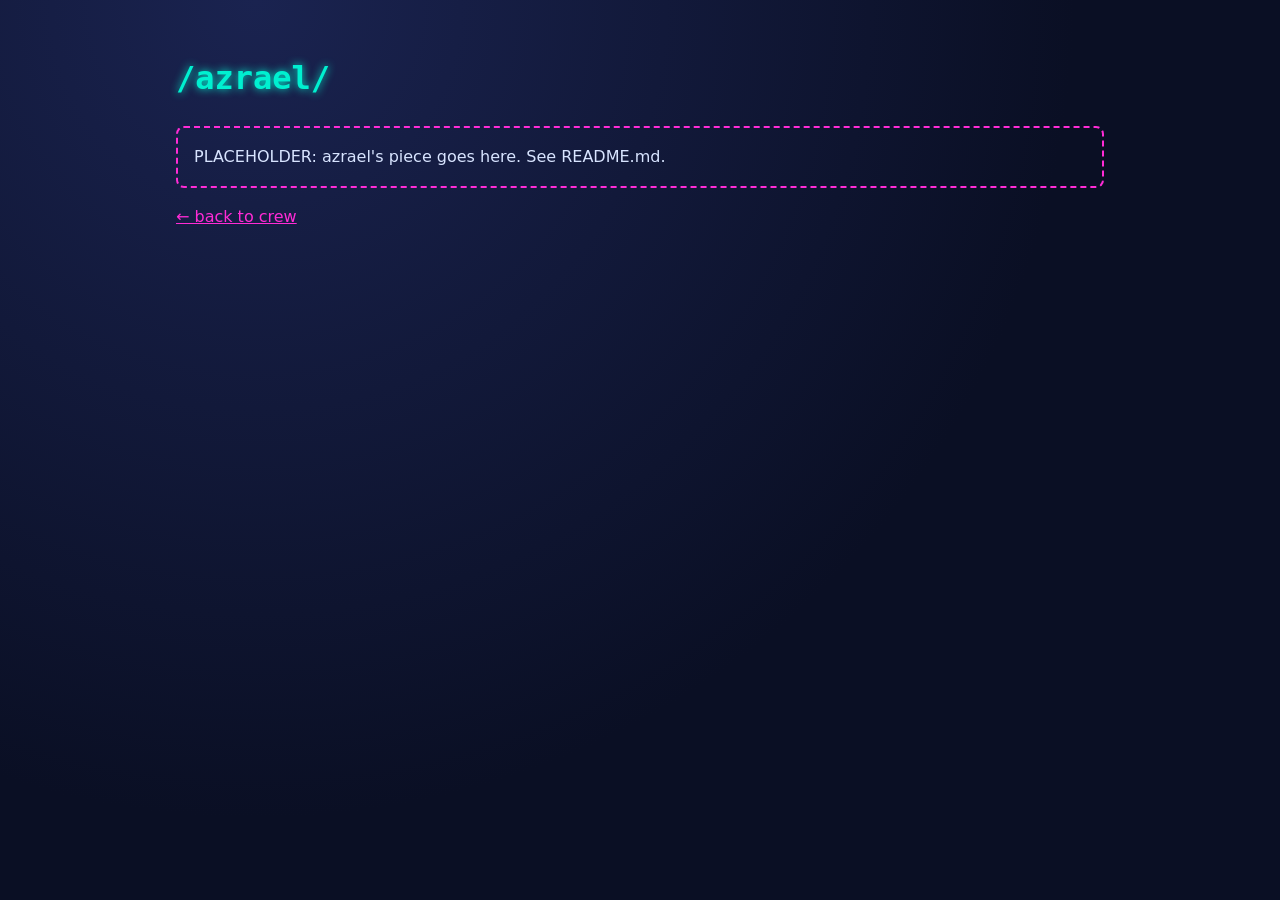
==== azrael/index.html @ cc416112 "Aeon Industries showcase + Breach the Docker Dock mission" ====
<!doctype html><html lang="en"><head><meta charset="utf-8"><meta name="robots" content="noindex"><meta name="viewport" content="width=device-width,initial-scale=1"><title>azrael · Aeon Industries</title><link rel="stylesheet" href="../style.css"></head><body><main class="wrap"><h1>/azrael/</h1><p class="placeholder">PLACEHOLDER: azrael's piece goes here. See README.md.</p><p><a href="../index.html">← back to crew</a></p></main></body></html>
---- style.css ----
:root{--bg:#0a0f24;--panel:#111a3a;--teal:#00f0d0;--mag:#ff2bd6;--txt:#d8e4ff}
*{box-sizing:border-box}body{margin:0;background:radial-gradient(circle at 20% 0,#1a2350,var(--bg) 60%);color:var(--txt);font:16px/1.6 system-ui,sans-serif;min-height:100vh}
.wrap{max-width:960px;margin:auto;padding:2rem 1rem}
h1,h2{font-family:ui-monospace,monospace;color:var(--teal);text-shadow:0 0 8px var(--teal)}
.hero h1{font-size:clamp(2.2rem,7vw,4.5rem);margin:.2em 0;color:#fff;text-shadow:0 0 12px var(--mag),0 0 30px var(--teal)}
a{color:var(--mag)}nav a{margin-right:1rem}
.grid{display:grid;grid-template-columns:repeat(auto-fill,minmax(200px,1fr));gap:1rem}
.card{background:var(--panel);border:1px solid var(--teal);border-radius:10px;padding:1rem;box-shadow:0 0 10px #00f0d033}
.card:hover{border-color:var(--mag);box-shadow:0 0 14px #ff2bd655}
.placeholder{border:2px dashed var(--mag);padding:1rem;border-radius:8px}
pre{background:#050816;border-left:3px solid var(--teal);padding:.8rem;overflow-x:auto;position:relative}
.copy{float:right;background:var(--mag);color:#000;border:0;border-radius:4px;cursor:pointer;font-size:.8rem}
.narr{font-style:italic;color:#b9a8ff}
.choices button{display:block;width:100%;text-align:left;margin:.5rem 0;padding:.7rem;background:var(--panel);color:var(--txt);border:1px solid var(--teal);border-radius:6px;cursor:pointer;font:inherit}
.choices button:hover{border-color:var(--mag)}
.bad{color:#ff6b8b}.good{color:var(--teal)}
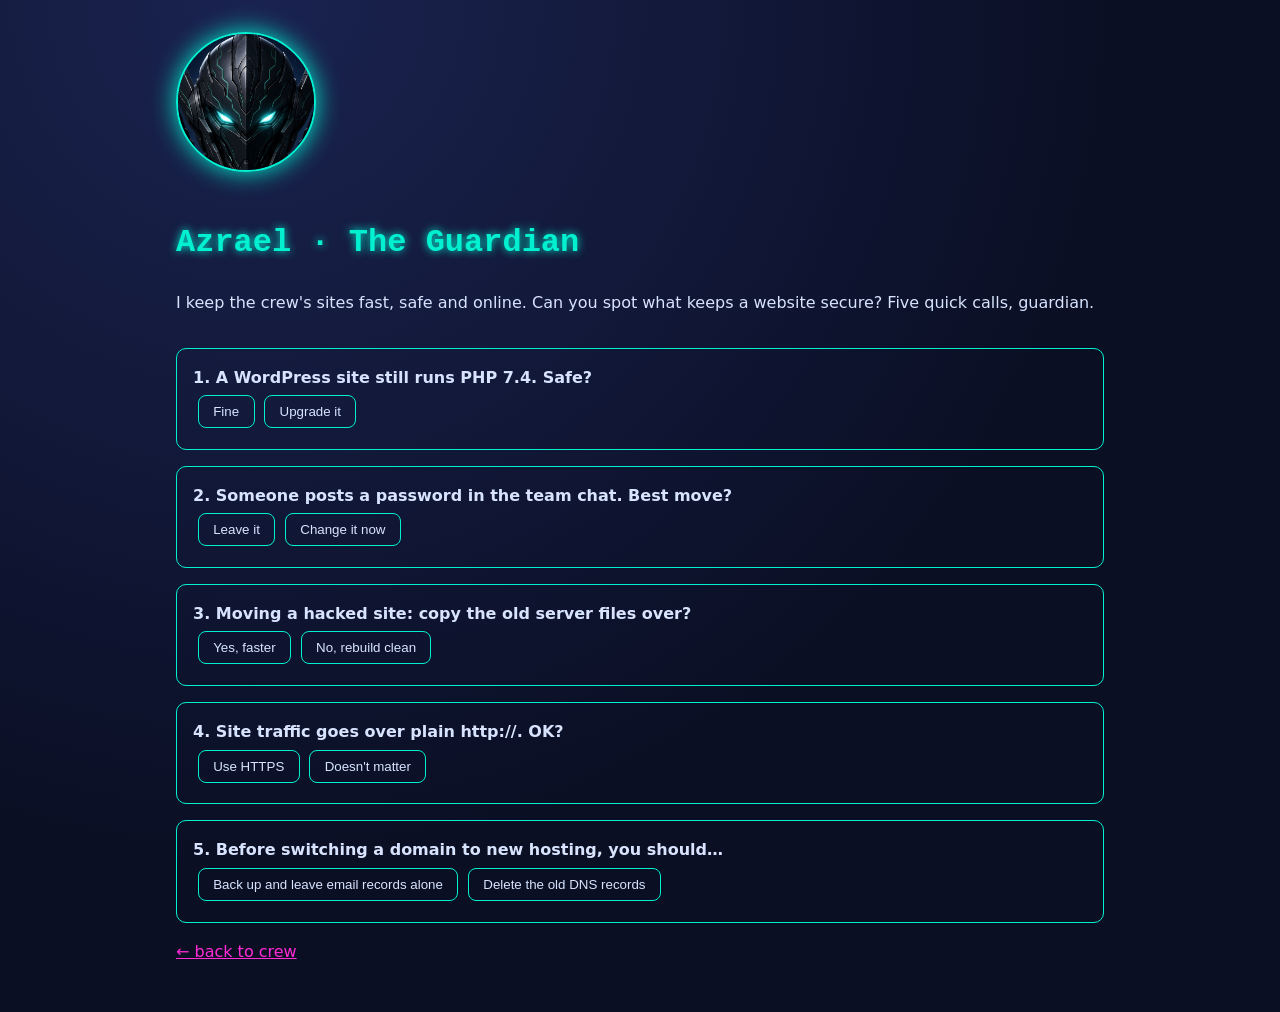
==== commit ac9631e5: "Crew pieces" ====
--- a/azrael/index.html
+++ b/azrael/index.html
@@ -1 +1,22 @@
-<!doctype html><html lang="en"><head><meta charset="utf-8"><meta name="robots" content="noindex"><meta name="viewport" content="width=device-width,initial-scale=1"><title>azrael · Aeon Industries</title><link rel="stylesheet" href="../style.css"></head><body><main class="wrap"><h1>/azrael/</h1><p class="placeholder">PLACEHOLDER: azrael's piece goes here. See README.md.</p><p><a href="../index.html">← back to crew</a></p></main></body></html>
+<!doctype html><html lang="en"><head><meta charset="utf-8"><meta name="robots" content="noindex"><meta name="viewport" content="width=device-width,initial-scale=1"><title>azrael · Aeon Industries</title><link rel="stylesheet" href="../style.css">
+<style>
+.az{display:flex;gap:1.5rem;align-items:center;flex-wrap:wrap}.az img{width:140px;height:140px;border-radius:50%;border:2px solid var(--teal);box-shadow:0 0 24px var(--teal)}
+.q{border:1px solid var(--teal);border-radius:10px;padding:1rem;margin:1rem 0}.q button{margin:.3rem;padding:.5rem .9rem;border-radius:8px;border:1px solid var(--teal);background:transparent;color:inherit;cursor:pointer}
+.ok{color:var(--teal)}.no{color:var(--mag)}#score{font-size:1.3rem;margin-top:1rem}
+</style></head><body><main class="wrap">
+<div class="az"><img src="avatar.png" alt="Azrael, dark mecha guardian"><div><h1>Azrael · The Guardian</h1><p>I keep the crew's sites fast, safe and online. Can you spot what keeps a website secure? Five quick calls, guardian.</p></div></div>
+<div id="quiz"></div><div id="score"></div>
+<p><a href="../index.html">← back to crew</a></p>
+<script>
+const Q=[
+["A WordPress site still runs PHP 7.4. Safe?",["Fine","Upgrade it"],1,"PHP 7.4 stopped getting security fixes in 2022."],
+["Someone posts a password in the team chat. Best move?",["Leave it","Change it now"],1,"Anything posted in a chat is exposed. Rotate it."],
+["Moving a hacked site: copy the old server files over?",["Yes, faster","No, rebuild clean"],1,"Old files can carry the infection. Rebuild from clean sources."],
+["Site traffic goes over plain http://. OK?",["Use HTTPS","Doesn't matter"],0,"HTTPS encrypts every visit."],
+["Before switching a domain to new hosting, you should…",["Back up and leave email records alone","Delete the old DNS records"],0,"Back up first, and the email settings keep mail flowing."]];
+let s=0,d=0;const box=document.getElementById('quiz');
+Q.forEach(([t,o,a,w],i)=>{const el=document.createElement('div');el.className='q';el.innerHTML=`<b>${i+1}. ${t}</b><br>`;
+o.forEach((x,j)=>{const b=document.createElement('button');b.textContent=x;b.onclick=()=>{if(el.dataset.done)return;el.dataset.done=1;d++;
+const r=document.createElement('p');if(j===a){s++;r.className='ok';r.textContent='Correct. '+w}else{r.className='no';r.textContent='Not quite. '+w}el.appendChild(r);
+if(d===Q.length)document.getElementById('score').textContent=`Shield rating: ${s}/${Q.length} ${s===Q.length?'🛡️ Guardian status unlocked!':'Keep training, the servers need you.'}`};el.appendChild(b)});box.appendChild(el)});
+</script></main></body></html>
